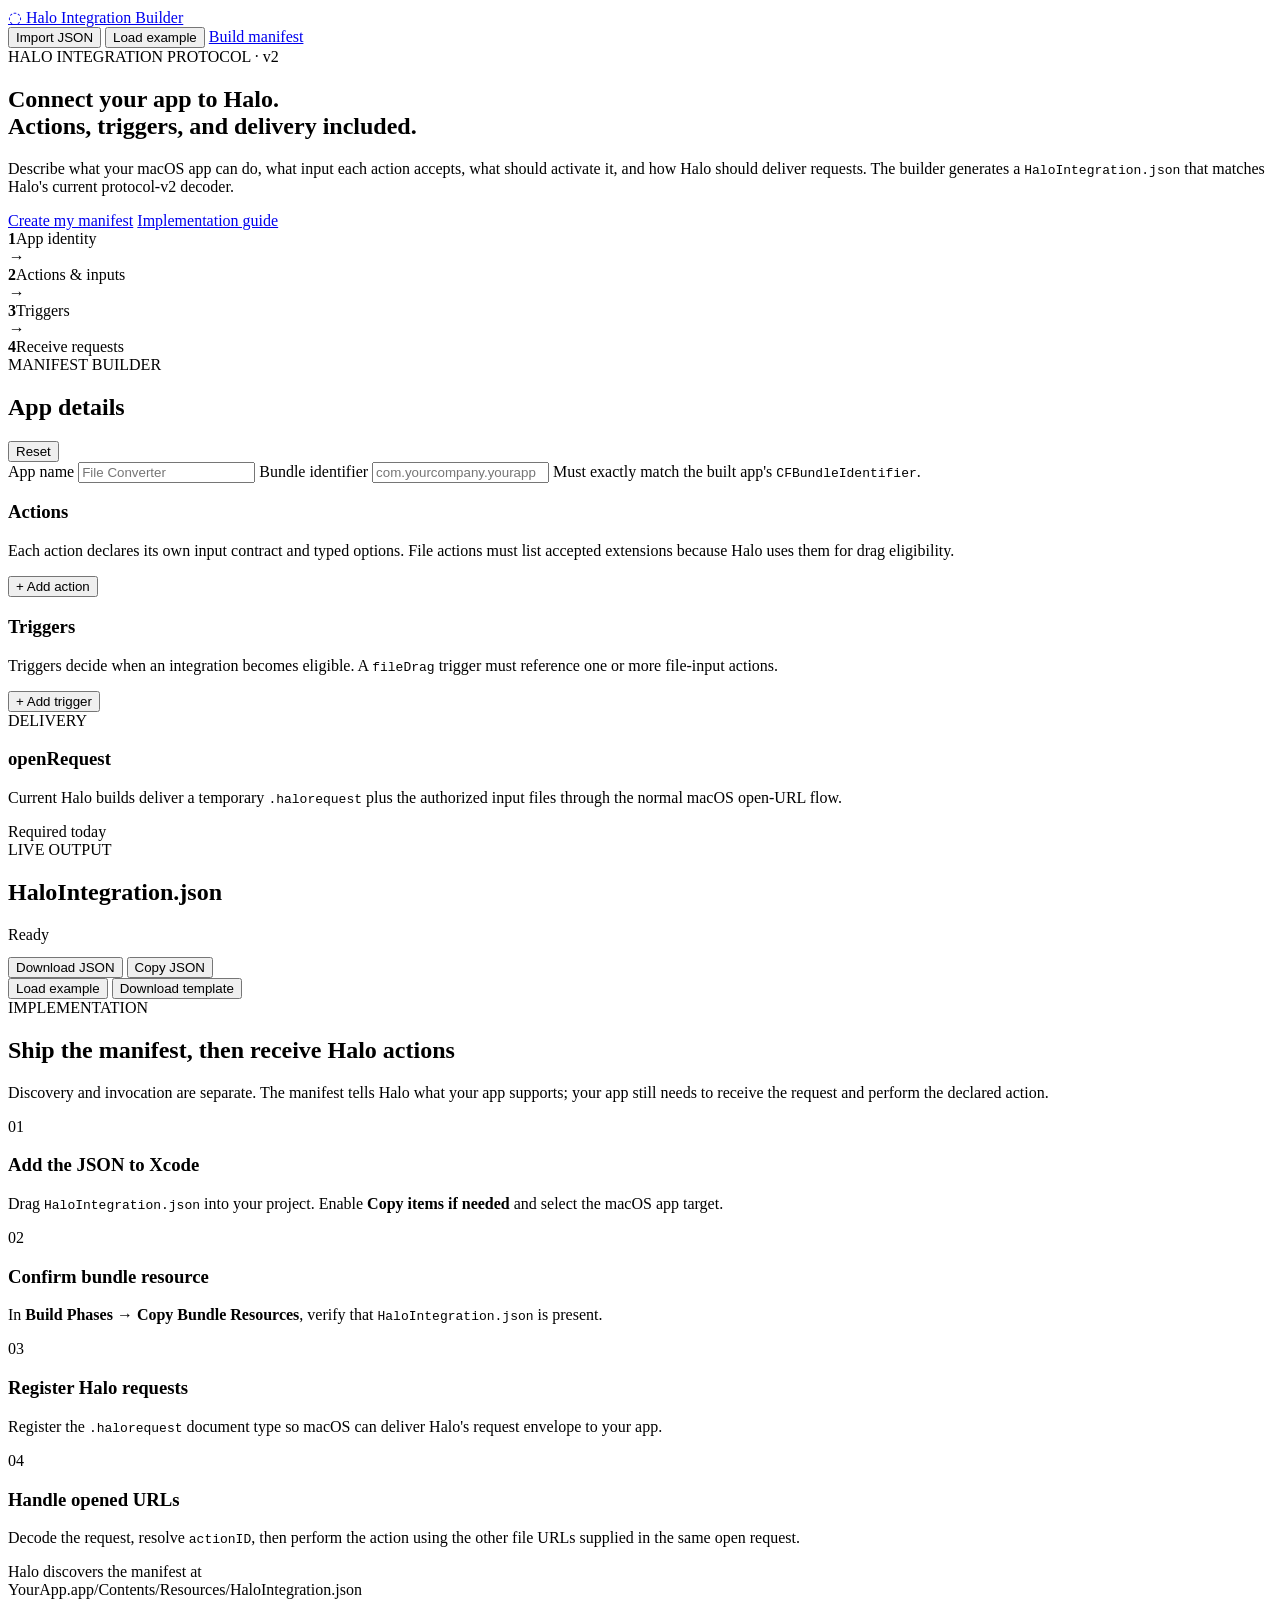
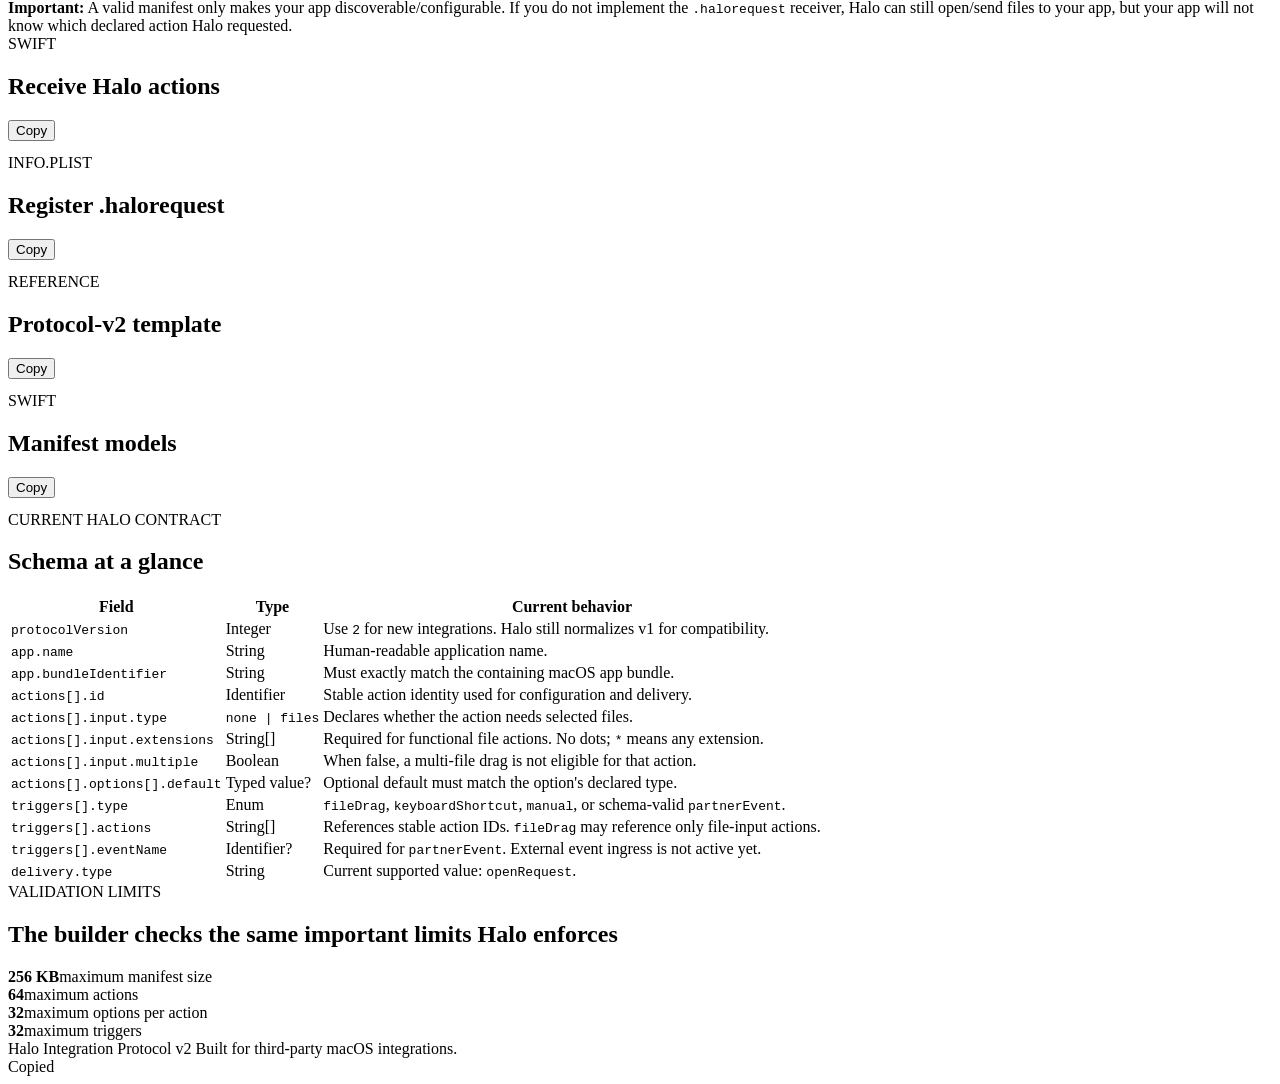
==== index.html @ 4a707b74 "feat: add protocol-v2 integration builder UI" ====
<!doctype html>
<html lang="en">
<head>
  <meta charset="utf-8" />
  <meta name="viewport" content="width=device-width,initial-scale=1" />
  <meta name="theme-color" content="#0a0a0b" />
  <title>Halo Integration Manifest Builder</title>
  <meta name="description" content="Build a Halo protocol-v2 HaloIntegration.json manifest for your macOS app." />
  <link rel="stylesheet" href="styles.css" />
</head>
<body>
  <div class="glow glow-a"></div>
  <div class="glow glow-b"></div>

  <header class="topbar">
    <a class="brand" href="#top" aria-label="Halo Integration Builder home">
      <span class="brand-mark">◌</span>
      <span>Halo Integration Builder</span>
    </a>
    <div class="top-actions">
      <button class="ghost small" id="importBtn">Import JSON</button>
      <button class="ghost small" id="loadTemplateTop">Load example</button>
      <a class="primary small" href="#builder">Build manifest</a>
      <input id="importFile" type="file" accept="application/json,.json" hidden />
    </div>
  </header>

  <main id="top">
    <section class="hero shell">
      <div class="eyebrow">HALO INTEGRATION PROTOCOL · v2</div>
      <h1>Connect your app to Halo.<br><span>Actions, triggers, and delivery included.</span></h1>
      <p class="hero-copy">Describe what your macOS app can do, what input each action accepts, what should activate it, and how Halo should deliver requests. The builder generates a <code>HaloIntegration.json</code> that matches Halo's current protocol-v2 decoder.</p>
      <div class="hero-actions">
        <a href="#builder" class="primary">Create my manifest</a>
        <a href="#implementation" class="ghost">Implementation guide</a>
      </div>
      <div class="hero-flow">
        <div><b>1</b><span>App identity</span></div><i>→</i>
        <div><b>2</b><span>Actions & inputs</span></div><i>→</i>
        <div><b>3</b><span>Triggers</span></div><i>→</i>
        <div><b>4</b><span>Receive requests</span></div>
      </div>
    </section>

    <section class="shell grid" id="builder">
      <div class="panel form-panel">
        <div class="panel-heading">
          <div>
            <div class="eyebrow">MANIFEST BUILDER</div>
            <h2>App details</h2>
          </div>
          <button class="ghost tiny" id="resetBtn">Reset</button>
        </div>

        <label>
          App name
          <input id="appName" type="text" placeholder="File Converter" autocomplete="off" />
        </label>

        <label>
          Bundle identifier
          <input id="bundleIdentifier" type="text" placeholder="com.yourcompany.yourapp" autocomplete="off" spellcheck="false" />
          <span class="hint">Must exactly match the built app's <code>CFBundleIdentifier</code>.</span>
        </label>

        <div class="section-title-row">
          <div>
            <h3>Actions</h3>
            <p>Each action declares its own input contract and typed options. File actions must list accepted extensions because Halo uses them for drag eligibility.</p>
          </div>
          <button class="primary tiny" id="addActionBtn">+ Add action</button>
        </div>
        <div id="actions"></div>

        <div class="section-title-row section-break">
          <div>
            <h3>Triggers</h3>
            <p>Triggers decide when an integration becomes eligible. A <code>fileDrag</code> trigger must reference one or more file-input actions.</p>
          </div>
          <button class="primary tiny" id="addTriggerBtn">+ Add trigger</button>
        </div>
        <div id="triggers"></div>

        <div class="delivery-card">
          <div>
            <div class="eyebrow">DELIVERY</div>
            <h3>openRequest</h3>
            <p>Current Halo builds deliver a temporary <code>.halorequest</code> plus the authorized input files through the normal macOS open-URL flow.</p>
          </div>
          <span class="locked-pill">Required today</span>
        </div>
      </div>

      <aside class="panel preview-panel">
        <div class="preview-top">
          <div>
            <div class="eyebrow">LIVE OUTPUT</div>
            <h2>HaloIntegration.json</h2>
          </div>
          <span class="status" id="statusPill" data-state="ready">Ready</span>
        </div>
        <pre class="code" id="jsonPreview"></pre>
        <div class="button-row">
          <button class="primary" id="downloadBtn">Download JSON</button>
          <button class="ghost" id="copyJsonBtn">Copy JSON</button>
        </div>
        <div class="button-row secondary-row">
          <button class="ghost" id="loadTemplateBtn">Load example</button>
          <button class="ghost" id="downloadTemplateBtn">Download template</button>
        </div>
        <div class="validation-box" id="validationMessages"></div>
      </aside>
    </section>

    <section class="shell" id="implementation">
      <div class="section-head">
        <div class="eyebrow">IMPLEMENTATION</div>
        <h2>Ship the manifest, then receive Halo actions</h2>
        <p>Discovery and invocation are separate. The manifest tells Halo what your app supports; your app still needs to receive the request and perform the declared action.</p>
      </div>

      <div class="steps four">
        <article class="step-card">
          <span class="step-no">01</span>
          <h3>Add the JSON to Xcode</h3>
          <p>Drag <code>HaloIntegration.json</code> into your project. Enable <strong>Copy items if needed</strong> and select the macOS app target.</p>
        </article>
        <article class="step-card">
          <span class="step-no">02</span>
          <h3>Confirm bundle resource</h3>
          <p>In <strong>Build Phases → Copy Bundle Resources</strong>, verify that <code>HaloIntegration.json</code> is present.</p>
        </article>
        <article class="step-card">
          <span class="step-no">03</span>
          <h3>Register Halo requests</h3>
          <p>Register the <code>.halorequest</code> document type so macOS can deliver Halo's request envelope to your app.</p>
        </article>
        <article class="step-card">
          <span class="step-no">04</span>
          <h3>Handle opened URLs</h3>
          <p>Decode the request, resolve <code>actionID</code>, then perform the action using the other file URLs supplied in the same open request.</p>
        </article>
      </div>

      <div class="path-card">
        <span>Halo discovers the manifest at</span>
        <div class="path">YourApp.app/Contents/Resources/HaloIntegration.json</div>
      </div>

      <div class="note warning-note">
        <strong>Important:</strong> A valid manifest only makes your app discoverable/configurable. If you do not implement the <code>.halorequest</code> receiver, Halo can still open/send files to your app, but your app will not know which declared action Halo requested.
      </div>
    </section>

    <section class="shell two-col code-reference">
      <div class="panel">
        <div class="panel-heading">
          <div>
            <div class="eyebrow">SWIFT</div>
            <h2>Receive Halo actions</h2>
          </div>
          <button class="ghost tiny" id="copyReceiverBtn">Copy</button>
        </div>
        <pre class="code code-medium" id="receiverPreview"></pre>
      </div>

      <div class="panel">
        <div class="panel-heading">
          <div>
            <div class="eyebrow">INFO.PLIST</div>
            <h2>Register .halorequest</h2>
          </div>
          <button class="ghost tiny" id="copyPlistBtn">Copy</button>
        </div>
        <pre class="code code-medium" id="plistPreview"></pre>
      </div>
    </section>

    <section class="shell two-col code-reference">
      <div class="panel">
        <div class="panel-heading">
          <div>
            <div class="eyebrow">REFERENCE</div>
            <h2>Protocol-v2 template</h2>
          </div>
          <button class="ghost tiny" id="copyTemplateBtn">Copy</button>
        </div>
        <pre class="code code-medium" id="templatePreview"></pre>
      </div>

      <div class="panel">
        <div class="panel-heading">
          <div>
            <div class="eyebrow">SWIFT</div>
            <h2>Manifest models</h2>
          </div>
          <button class="ghost tiny" id="copySwiftBtn">Copy</button>
        </div>
        <pre class="code code-medium" id="swiftPreview"></pre>
      </div>
    </section>

    <section class="shell protocol-card">
      <div>
        <div class="eyebrow">CURRENT HALO CONTRACT</div>
        <h2>Schema at a glance</h2>
      </div>
      <div class="schema-table-wrap">
        <table>
          <thead><tr><th>Field</th><th>Type</th><th>Current behavior</th></tr></thead>
          <tbody>
            <tr><td><code>protocolVersion</code></td><td>Integer</td><td>Use <code>2</code> for new integrations. Halo still normalizes v1 for compatibility.</td></tr>
            <tr><td><code>app.name</code></td><td>String</td><td>Human-readable application name.</td></tr>
            <tr><td><code>app.bundleIdentifier</code></td><td>String</td><td>Must exactly match the containing macOS app bundle.</td></tr>
            <tr><td><code>actions[].id</code></td><td>Identifier</td><td>Stable action identity used for configuration and delivery.</td></tr>
            <tr><td><code>actions[].input.type</code></td><td><code>none | files</code></td><td>Declares whether the action needs selected files.</td></tr>
            <tr><td><code>actions[].input.extensions</code></td><td>String[]</td><td>Required for functional file actions. No dots; <code>*</code> means any extension.</td></tr>
            <tr><td><code>actions[].input.multiple</code></td><td>Boolean</td><td>When false, a multi-file drag is not eligible for that action.</td></tr>
            <tr><td><code>actions[].options[].default</code></td><td>Typed value?</td><td>Optional default must match the option's declared type.</td></tr>
            <tr><td><code>triggers[].type</code></td><td>Enum</td><td><code>fileDrag</code>, <code>keyboardShortcut</code>, <code>manual</code>, or schema-valid <code>partnerEvent</code>.</td></tr>
            <tr><td><code>triggers[].actions</code></td><td>String[]</td><td>References stable action IDs. <code>fileDrag</code> may reference only file-input actions.</td></tr>
            <tr><td><code>triggers[].eventName</code></td><td>Identifier?</td><td>Required for <code>partnerEvent</code>. External event ingress is not active yet.</td></tr>
            <tr><td><code>delivery.type</code></td><td>String</td><td>Current supported value: <code>openRequest</code>.</td></tr>
          </tbody>
        </table>
      </div>
    </section>

    <section class="shell limits-card">
      <div class="eyebrow">VALIDATION LIMITS</div>
      <h2>The builder checks the same important limits Halo enforces</h2>
      <div class="limit-grid">
        <div><b>256 KB</b><span>maximum manifest size</span></div>
        <div><b>64</b><span>maximum actions</span></div>
        <div><b>32</b><span>maximum options per action</span></div>
        <div><b>32</b><span>maximum triggers</span></div>
      </div>
    </section>

    <footer class="shell footer">
      <span>Halo Integration Protocol v2</span>
      <span>Built for third-party macOS integrations.</span>
    </footer>
  </main>

  <div class="toast" id="toast">Copied</div>
  <script src="app.js"></script>
</body>
</html>
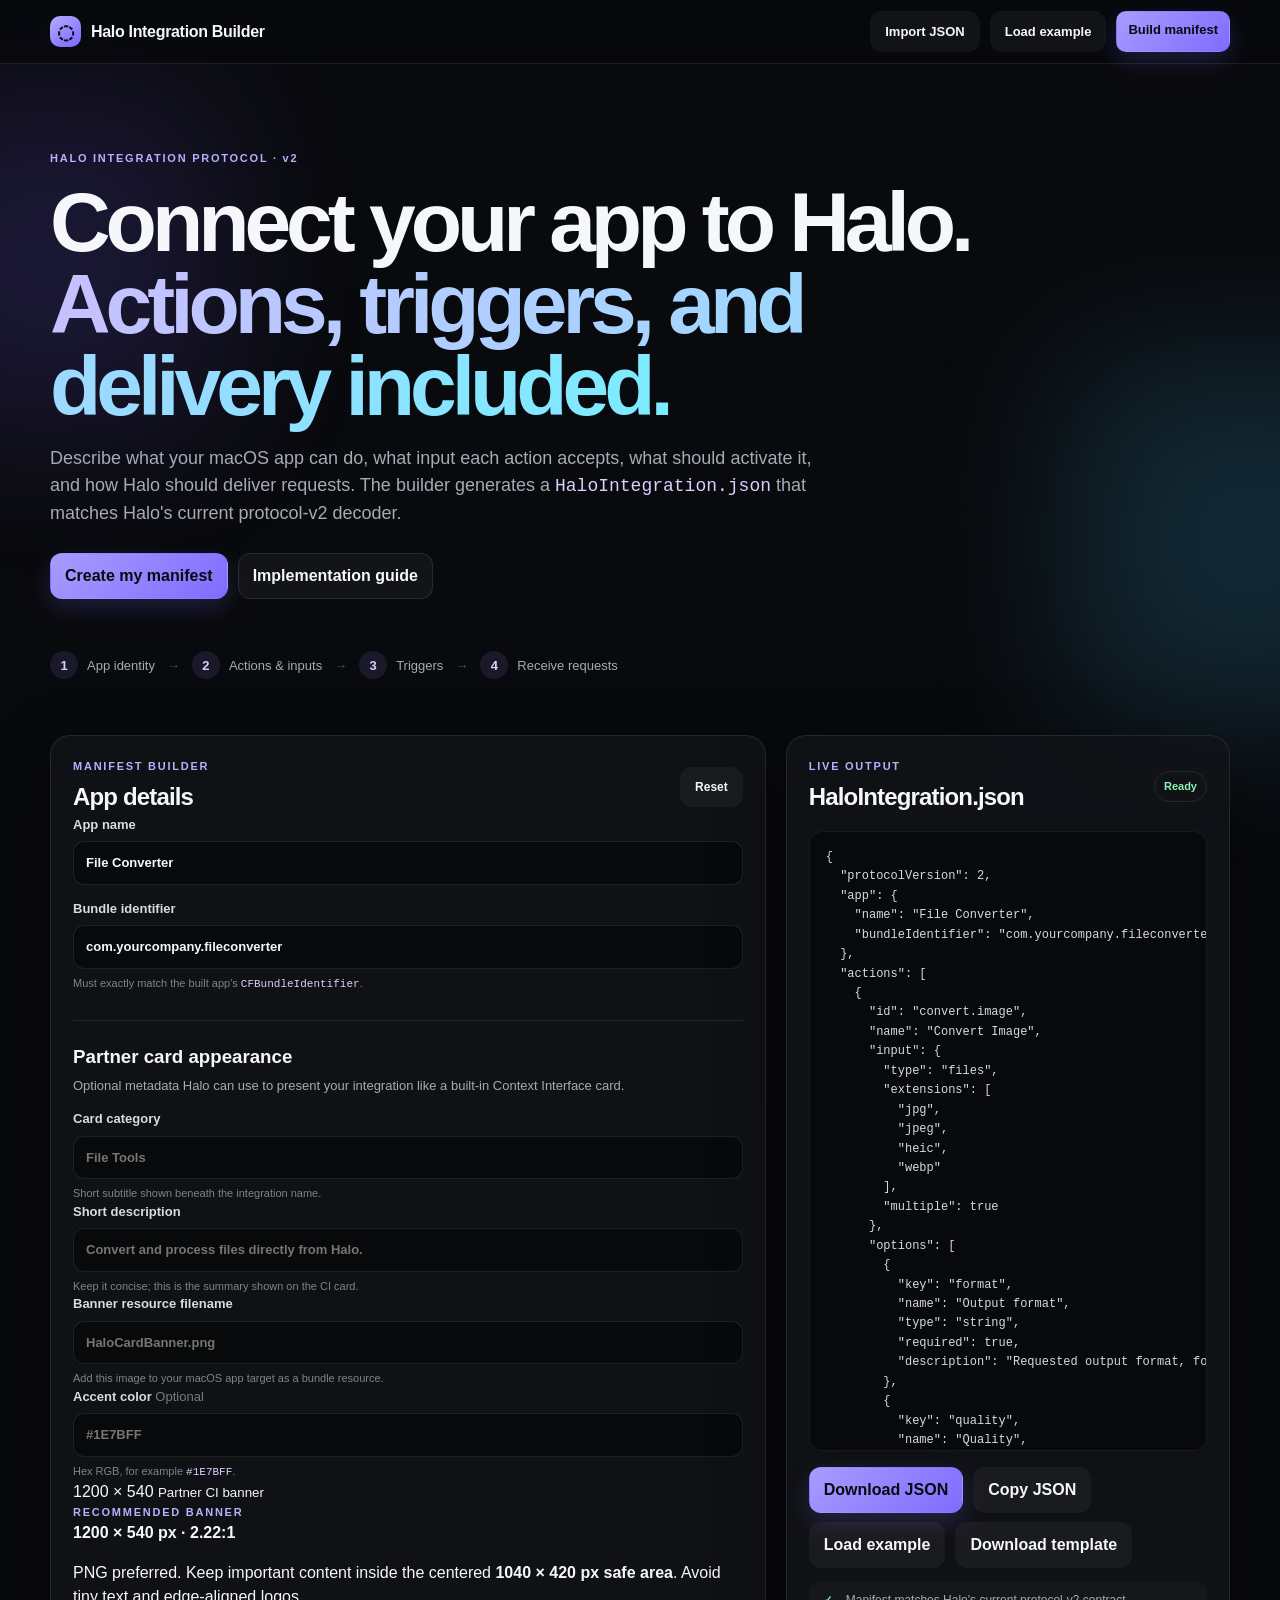
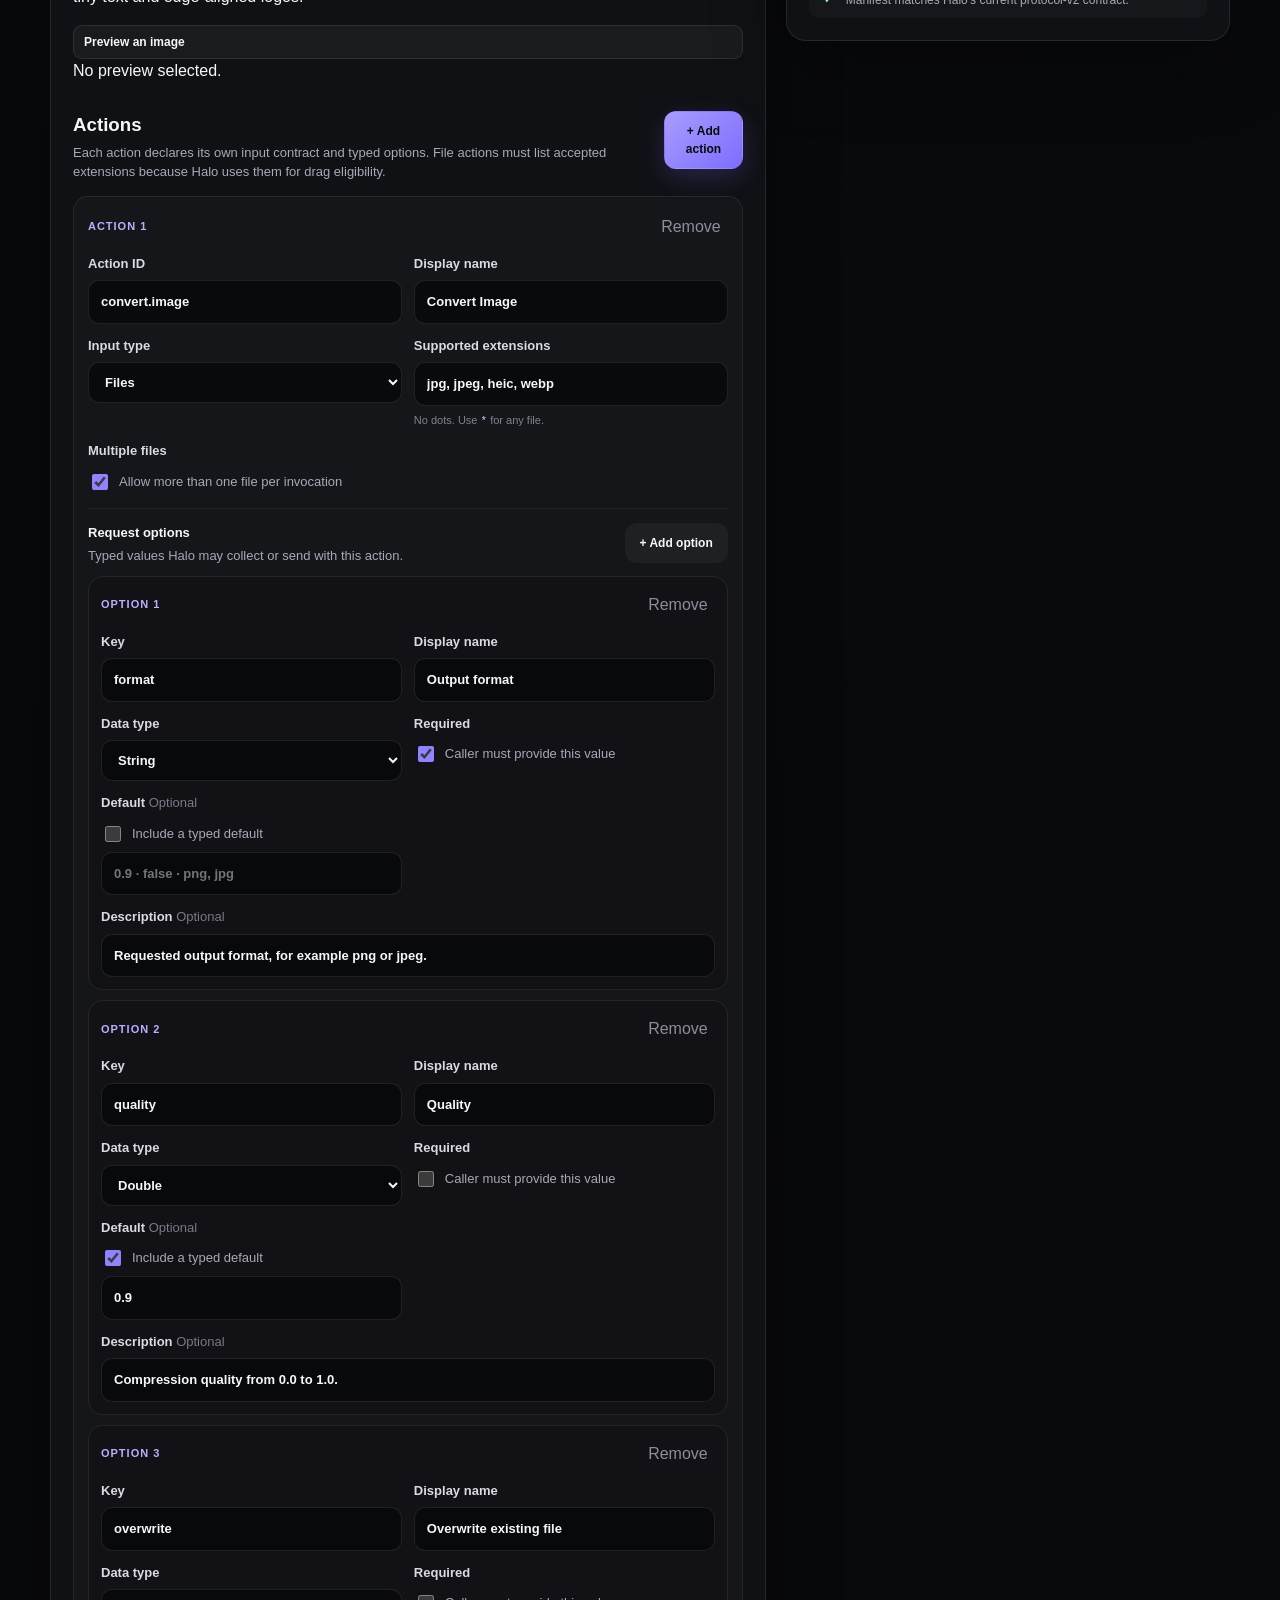
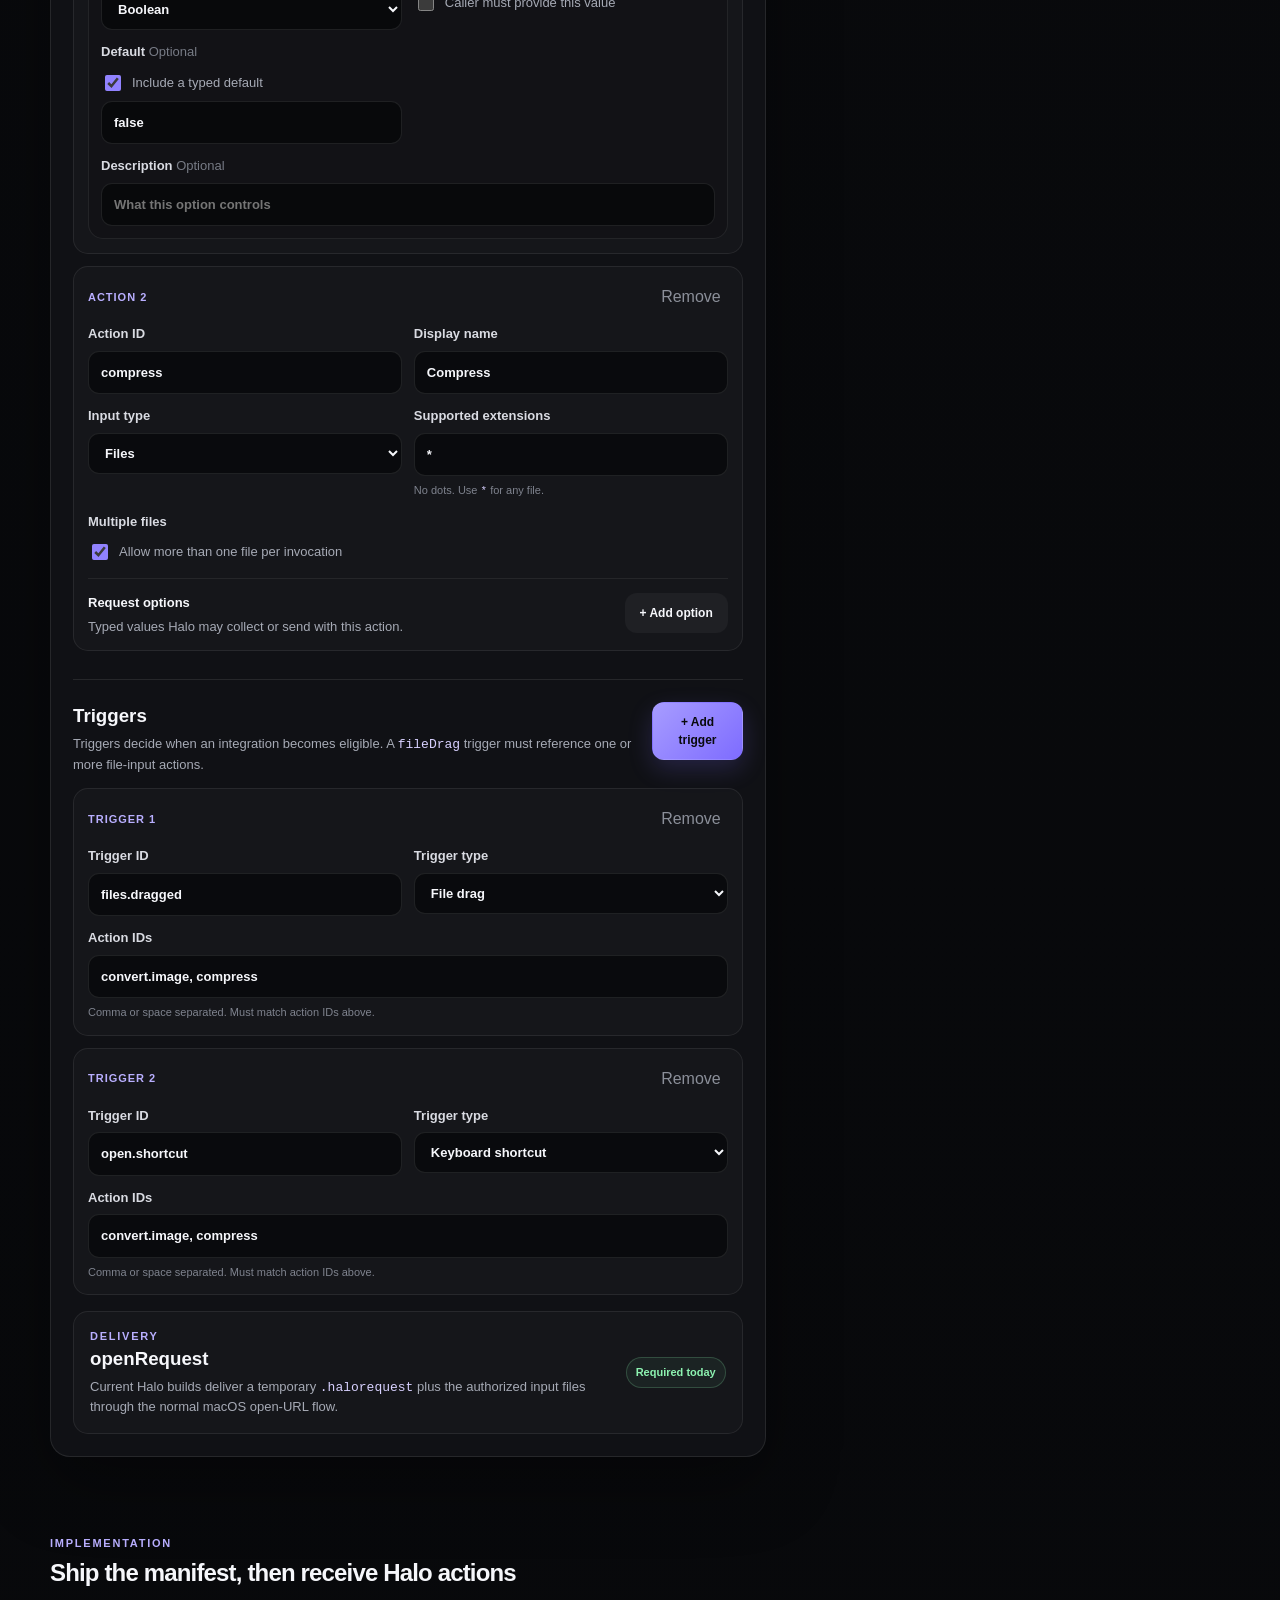
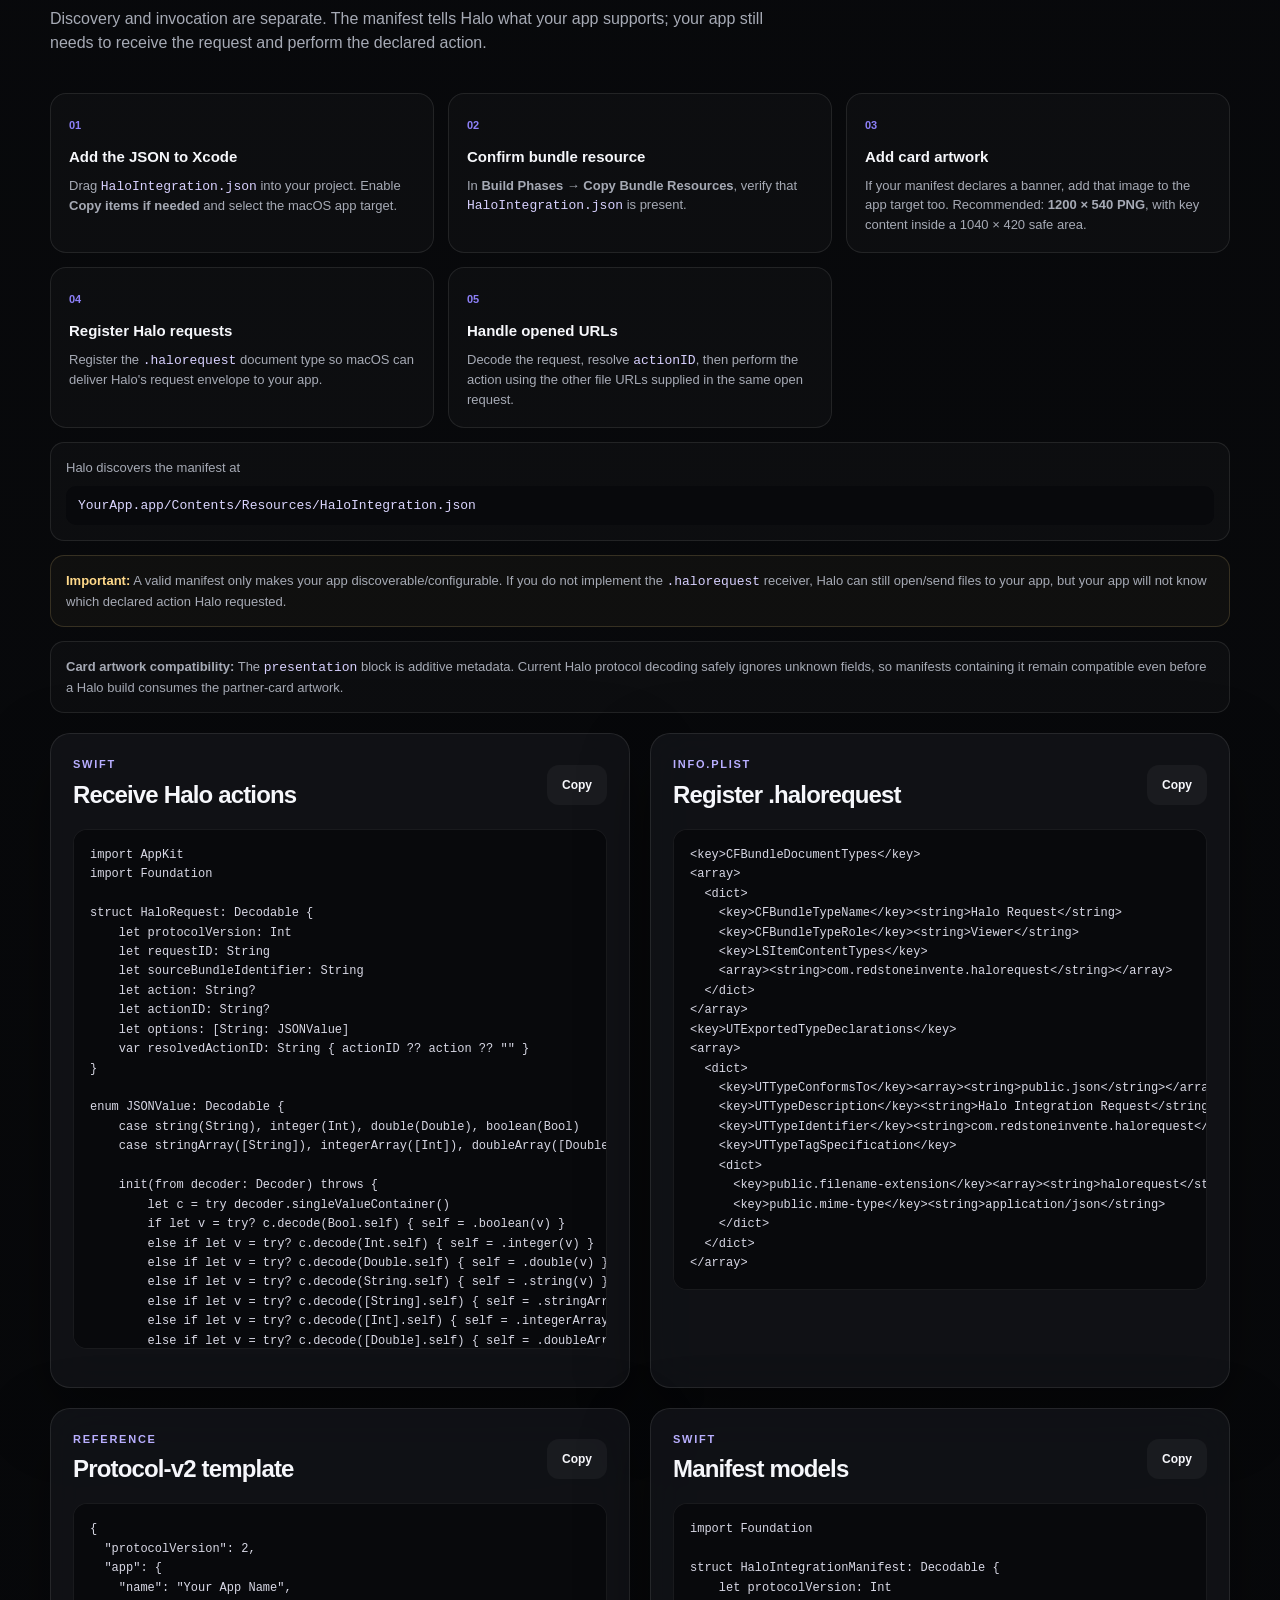
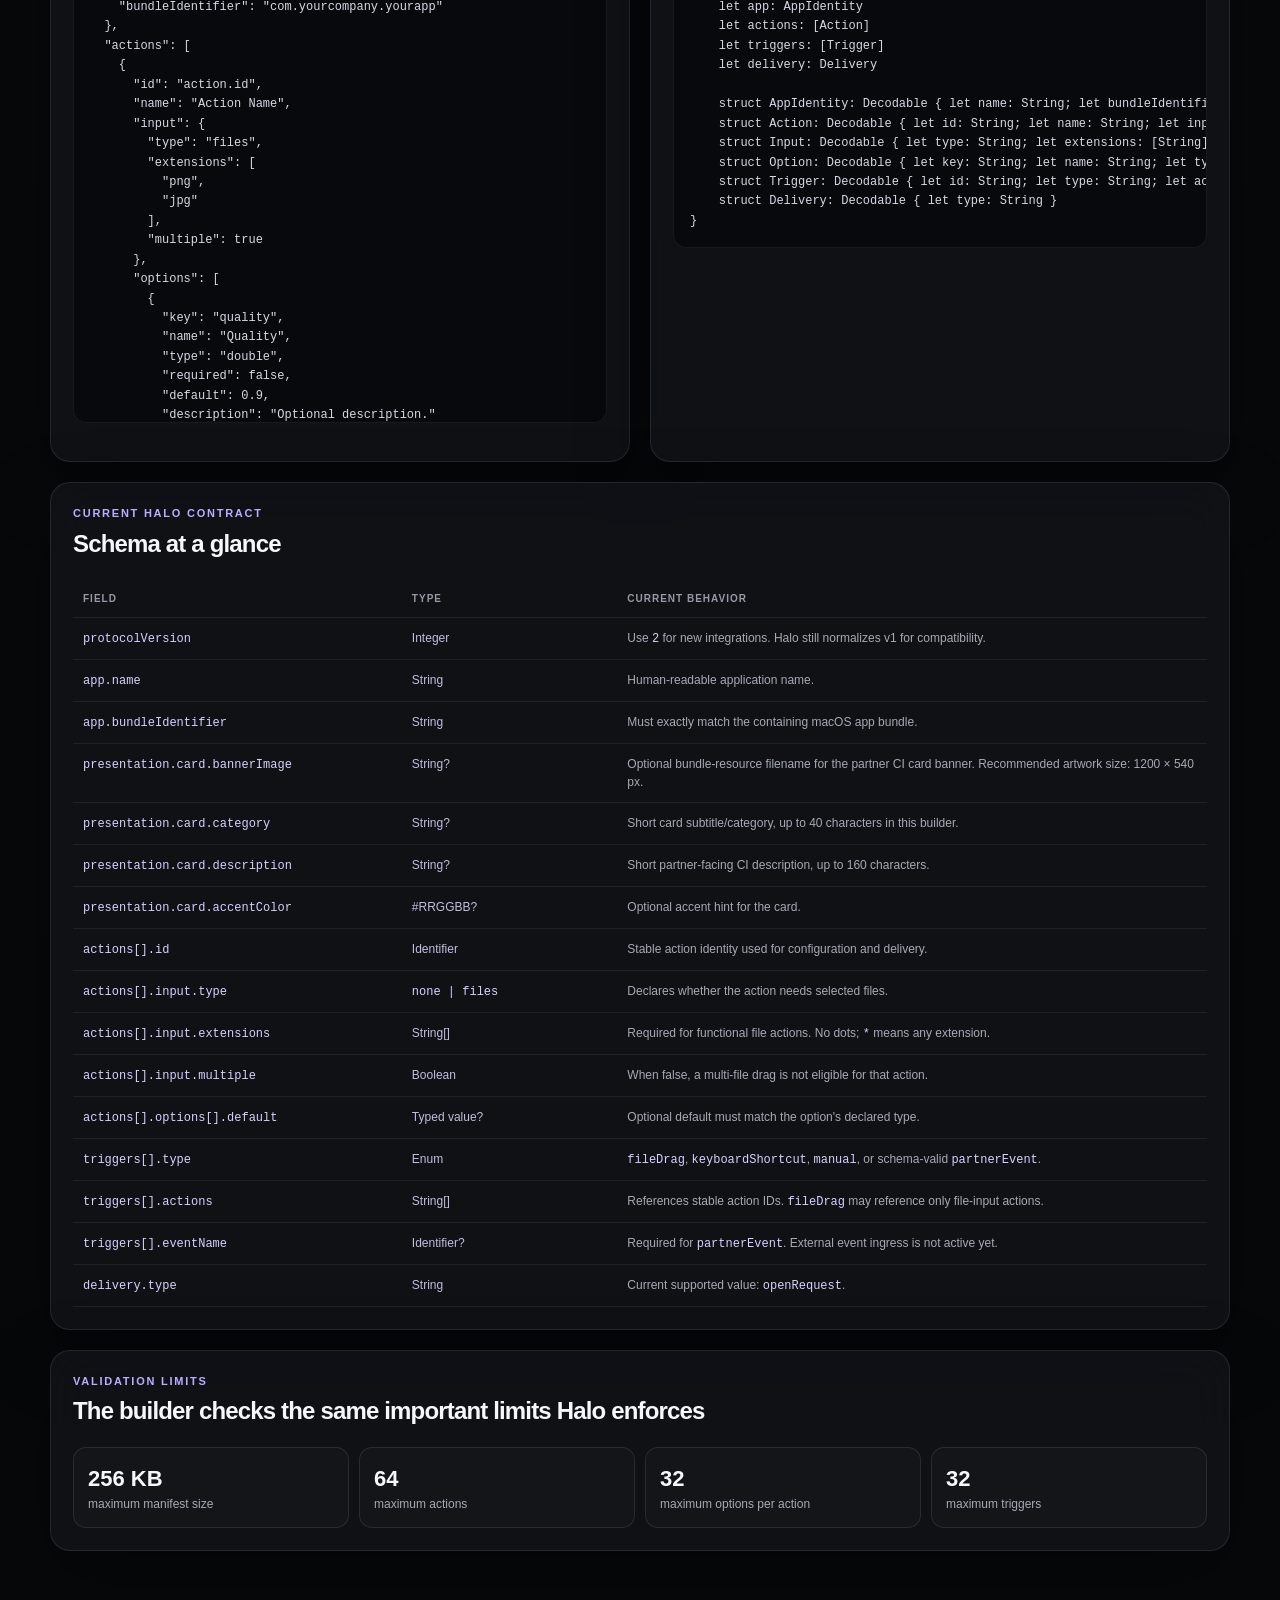
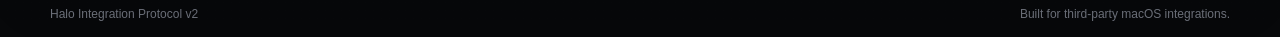
==== commit c5ce1341: "feat: add partner CI card artwork builder" ====
--- a/index.html
+++ b/index.html
@@ -63,6 +63,58 @@
           <span class="hint">Must exactly match the built app's <code>CFBundleIdentifier</code>.</span>
         </label>
 
+        <div class="section-title-row section-break card-appearance-heading">
+          <div>
+            <h3>Partner card appearance</h3>
+            <p>Optional metadata Halo can use to present your integration like a built-in Context Interface card.</p>
+          </div>
+        </div>
+
+        <div class="card-appearance-grid">
+          <div class="card-artwork-form">
+            <label>
+              Card category
+              <input id="cardCategory" type="text" placeholder="File Tools" maxlength="40" />
+              <span class="hint">Short subtitle shown beneath the integration name.</span>
+            </label>
+
+            <label>
+              Short description
+              <input id="cardDescription" type="text" placeholder="Convert and process files directly from Halo." maxlength="160" />
+              <span class="hint">Keep it concise; this is the summary shown on the CI card.</span>
+            </label>
+
+            <label>
+              Banner resource filename
+              <input id="cardBanner" type="text" placeholder="HaloCardBanner.png" spellcheck="false" />
+              <span class="hint">Add this image to your macOS app target as a bundle resource.</span>
+            </label>
+
+            <label>
+              Accent color <span class="optional">Optional</span>
+              <input id="cardAccent" type="text" placeholder="#1E7BFF" spellcheck="false" />
+              <span class="hint">Hex RGB, for example <code>#1E7BFF</code>.</span>
+            </label>
+          </div>
+
+          <div class="banner-spec-card">
+            <div class="banner-spec-preview" id="bannerPreview">
+              <span>1200 × 540</span>
+              <small>Partner CI banner</small>
+            </div>
+            <div class="banner-spec-copy">
+              <div class="eyebrow">RECOMMENDED BANNER</div>
+              <h4>1200 × 540 px · 2.22:1</h4>
+              <p>PNG preferred. Keep important content inside the centered <strong>1040 × 420 px safe area</strong>. Avoid tiny text and edge-aligned logos.</p>
+              <label class="ghost tiny banner-preview-button">
+                Preview an image
+                <input id="bannerPreviewInput" type="file" accept="image/png,image/jpeg,image/webp,.png,.jpg,.jpeg,.webp" hidden />
+              </label>
+              <div class="banner-dimension-status" id="bannerDimensionStatus">No preview selected.</div>
+            </div>
+          </div>
+        </div>
+
         <div class="section-title-row">
           <div>
             <h3>Actions</h3>
@@ -119,7 +171,7 @@
         <p>Discovery and invocation are separate. The manifest tells Halo what your app supports; your app still needs to receive the request and perform the declared action.</p>
       </div>
 
-      <div class="steps four">
+      <div class="steps five">
         <article class="step-card">
           <span class="step-no">01</span>
           <h3>Add the JSON to Xcode</h3>
@@ -132,11 +184,16 @@
         </article>
         <article class="step-card">
           <span class="step-no">03</span>
+          <h3>Add card artwork</h3>
+          <p>If your manifest declares a banner, add that image to the app target too. Recommended: <strong>1200 × 540 PNG</strong>, with key content inside a 1040 × 420 safe area.</p>
+        </article>
+        <article class="step-card">
+          <span class="step-no">04</span>
           <h3>Register Halo requests</h3>
           <p>Register the <code>.halorequest</code> document type so macOS can deliver Halo's request envelope to your app.</p>
         </article>
         <article class="step-card">
-          <span class="step-no">04</span>
+          <span class="step-no">05</span>
           <h3>Handle opened URLs</h3>
           <p>Decode the request, resolve <code>actionID</code>, then perform the action using the other file URLs supplied in the same open request.</p>
         </article>
@@ -149,6 +206,9 @@
 
       <div class="note warning-note">
         <strong>Important:</strong> A valid manifest only makes your app discoverable/configurable. If you do not implement the <code>.halorequest</code> receiver, Halo can still open/send files to your app, but your app will not know which declared action Halo requested.
+      </div>
+      <div class="note">
+        <strong>Card artwork compatibility:</strong> The <code>presentation</code> block is additive metadata. Current Halo protocol decoding safely ignores unknown fields, so manifests containing it remain compatible even before a Halo build consumes the partner-card artwork.
       </div>
     </section>
 
@@ -212,6 +272,10 @@
             <tr><td><code>protocolVersion</code></td><td>Integer</td><td>Use <code>2</code> for new integrations. Halo still normalizes v1 for compatibility.</td></tr>
             <tr><td><code>app.name</code></td><td>String</td><td>Human-readable application name.</td></tr>
             <tr><td><code>app.bundleIdentifier</code></td><td>String</td><td>Must exactly match the containing macOS app bundle.</td></tr>
+            <tr><td><code>presentation.card.bannerImage</code></td><td>String?</td><td>Optional bundle-resource filename for the partner CI card banner. Recommended artwork size: 1200 × 540 px.</td></tr>
+            <tr><td><code>presentation.card.category</code></td><td>String?</td><td>Short card subtitle/category, up to 40 characters in this builder.</td></tr>
+            <tr><td><code>presentation.card.description</code></td><td>String?</td><td>Short partner-facing CI description, up to 160 characters.</td></tr>
+            <tr><td><code>presentation.card.accentColor</code></td><td>#RRGGBB?</td><td>Optional accent hint for the card.</td></tr>
             <tr><td><code>actions[].id</code></td><td>Identifier</td><td>Stable action identity used for configuration and delivery.</td></tr>
             <tr><td><code>actions[].input.type</code></td><td><code>none | files</code></td><td>Declares whether the action needs selected files.</td></tr>
             <tr><td><code>actions[].input.extensions</code></td><td>String[]</td><td>Required for functional file actions. No dots; <code>*</code> means any extension.</td></tr>
--- a/styles.css
+++ b/styles.css
@@ -0,0 +1,59 @@
+
+:root{
+  color-scheme:dark;--bg:#08090b;--panel:rgba(18,20,25,.84);--border:rgba(255,255,255,.09);
+  --text:#f6f7fb;--muted:#a6aab5;--accent:#9a8cff;--accent2:#6de7ff;--good:#8df3b1;
+  --warn:#ffd98a;--bad:#ff9eaa;--shadow:0 24px 70px rgba(0,0,0,.35);--radius:20px
+}
+*{box-sizing:border-box}html{scroll-behavior:smooth}body{margin:0;min-height:100vh;background:
+radial-gradient(circle at 50% -10%,rgba(154,140,255,.14),transparent 34rem),linear-gradient(180deg,#090a0d,#07080a);
+color:var(--text);font-family:Inter,ui-sans-serif,-apple-system,BlinkMacSystemFont,"SF Pro Display","Segoe UI",sans-serif;line-height:1.5}
+button,input,select{font:inherit}button,a{-webkit-tap-highlight-color:transparent}a{color:inherit;text-decoration:none}
+code,pre{font-family:"SFMono-Regular",ui-monospace,Menlo,Consolas,monospace}code{color:#d8d1ff}
+.glow{position:fixed;pointer-events:none;filter:blur(80px);opacity:.16;z-index:-1}.glow-a{width:340px;height:340px;background:#7b61ff;top:10%;left:-120px}.glow-b{width:360px;height:360px;background:#48c8ff;right:-150px;top:40%}
+.shell{width:min(1180px,calc(100% - 36px));margin:0 auto}
+.topbar{position:sticky;top:0;z-index:20;min-height:64px;display:flex;align-items:center;justify-content:space-between;gap:16px;padding:10px max(18px,calc((100vw - 1180px)/2));border-bottom:1px solid var(--border);background:rgba(8,9,11,.74);backdrop-filter:blur(24px) saturate(160%)}
+.brand{display:inline-flex;align-items:center;gap:10px;font-weight:750;letter-spacing:-.02em}.brand-mark{width:31px;height:31px;display:grid;place-items:center;border-radius:10px;background:linear-gradient(145deg,#b6acff,#7866ff);color:#0a0a0c;font-size:20px}
+.top-actions,.button-row,.hero-actions{display:flex;gap:10px;flex-wrap:wrap}
+.primary,.ghost,button.primary,button.ghost{border:1px solid transparent;border-radius:12px;padding:10px 14px;cursor:pointer;transition:.15s ease;font-weight:680}
+.primary{background:linear-gradient(135deg,#a79cff,#7e6cff);color:#090a0d;box-shadow:0 9px 24px rgba(126,108,255,.2)}
+.ghost{background:rgba(255,255,255,.045);border-color:var(--border);color:var(--text)}
+.primary:hover,.ghost:hover{transform:translateY(-1px)}.ghost:hover{background:rgba(255,255,255,.075)}
+.small{padding:8px 11px;border-radius:10px;font-size:13px}.tiny{padding:7px 10px;border-radius:9px;font-size:12px}
+.hero{padding:86px 0 56px}.eyebrow{font-size:11px;letter-spacing:.16em;font-weight:800;color:#b9afff}
+h1{max-width:980px;margin:14px 0 18px;font-size:clamp(42px,7vw,84px);line-height:.98;letter-spacing:-.06em}
+h1 span{color:transparent;background:linear-gradient(100deg,#c7c0ff,#7cecff);-webkit-background-clip:text;background-clip:text}
+.hero-copy{max-width:790px;color:var(--muted);font-size:18px}.hero-actions{margin-top:26px}
+.hero-flow{margin-top:52px;display:flex;flex-wrap:wrap;gap:12px;align-items:center;color:var(--muted);font-size:13px}
+.hero-flow div{display:flex;align-items:center;gap:9px}.hero-flow b{width:28px;height:28px;display:grid;place-items:center;border-radius:50%;background:rgba(154,140,255,.12);color:#d7d1ff}.hero-flow i{color:#50535c;font-style:normal}
+.grid{display:grid;grid-template-columns:minmax(0,1.45fr) minmax(360px,.9fr);gap:20px;align-items:start}
+.panel,.protocol-card,.limits-card{border:1px solid var(--border);background:var(--panel);backdrop-filter:blur(22px);border-radius:var(--radius);box-shadow:var(--shadow)}
+.panel{padding:22px}.preview-panel{position:sticky;top:86px}
+.panel-heading,.preview-top,.section-title-row,.options-title-row{display:flex;align-items:center;justify-content:space-between;gap:18px}
+.panel h2,.section-head h2,.protocol-card h2,.limits-card h2{margin:4px 0 0;letter-spacing:-.035em}.panel h3,.panel h4{margin:0}
+.form-panel>label+label{margin-top:14px}label{display:block;color:#d9dbe2;font-size:13px;font-weight:650}
+input[type=text],select{width:100%;margin-top:7px;padding:11px 12px;border:1px solid rgba(255,255,255,.09);border-radius:11px;background:rgba(5,6,8,.68);color:var(--text);outline:none}
+input[type=text]:focus,select:focus{border-color:rgba(154,140,255,.7);box-shadow:0 0 0 3px rgba(154,140,255,.1)}
+input[type=checkbox]{width:16px;height:16px;accent-color:#9182ff}.hint{display:block;margin-top:6px;color:#7f838e;font-size:11px;font-weight:500}.optional{color:#777b85;font-weight:500}
+.section-title-row{margin:28px 0 14px;align-items:flex-start}.section-title-row p,.options-title-row p,.delivery-card p{margin:4px 0 0;color:var(--muted);font-size:13px}.section-break{padding-top:22px;border-top:1px solid var(--border)}
+.action-card,.trigger-card,.option-card,.delivery-card{border:1px solid rgba(255,255,255,.075);border-radius:15px;background:rgba(255,255,255,.025)}
+.action-card,.trigger-card{padding:14px;margin-bottom:12px}.option-card{padding:12px;margin-top:10px;background:rgba(0,0,0,.15)}
+.action-card-head,.option-card-head{display:flex;justify-content:space-between;align-items:center;margin-bottom:11px}
+.action-index,.trigger-index,.option-index{color:#b9afff;font-size:11px;letter-spacing:.09em;text-transform:uppercase;font-weight:800}
+.remove-action,.remove-trigger,.remove-option{border:0;background:transparent;color:#8b8f99;cursor:pointer;padding:4px 7px}.remove-action:hover,.remove-trigger:hover,.remove-option:hover{color:var(--bad)}
+.action-grid,.trigger-grid,.option-grid{display:grid;grid-template-columns:repeat(2,minmax(0,1fr));gap:12px}.option-description,.trigger-actions-field{grid-column:1/-1}
+.check-row{margin-top:10px;display:flex;align-items:center;gap:8px;color:var(--muted);font-weight:500}
+.options-section{margin-top:15px;padding-top:14px;border-top:1px solid rgba(255,255,255,.065)}.options-title-row{align-items:flex-start}.options-title-row h4{font-size:13px}
+.delivery-card{margin-top:16px;padding:16px;display:flex;align-items:center;justify-content:space-between;gap:20px}.locked-pill{white-space:nowrap;border:1px solid rgba(141,243,177,.2);color:var(--good);background:rgba(141,243,177,.06);padding:6px 9px;border-radius:999px;font-size:11px;font-weight:750}
+.status{font-size:11px;font-weight:800;padding:6px 9px;border-radius:999px;border:1px solid var(--border)}.status[data-state=ready]{color:var(--good)}.status[data-state=warning]{color:var(--warn)}.status[data-state=error]{color:var(--bad)}
+.code{margin:16px 0;padding:16px;min-height:390px;max-height:620px;overflow:auto;border-radius:14px;background:#08090c;border:1px solid rgba(255,255,255,.07);color:#d8d8e5;font-size:12px;line-height:1.62;white-space:pre}.code-medium{min-height:330px;max-height:520px}
+.secondary-row{margin-top:9px}.validation-box{margin-top:14px;display:grid;gap:7px}.validation-row{display:flex;gap:9px;align-items:flex-start;font-size:12px;color:var(--muted);padding:9px 10px;border-radius:10px;background:rgba(255,255,255,.028)}.validation-row b{width:18px;height:18px;display:grid;place-items:center;border-radius:50%;font-size:10px}.validation-row.ok b{color:var(--good)}.validation-row.warning b{color:var(--warn)}.validation-row.error b{color:var(--bad)}
+.section-head{padding:78px 0 22px}.section-head p{max-width:760px;color:var(--muted)}
+.steps{display:grid;grid-template-columns:repeat(3,1fr);gap:14px}.steps.four{grid-template-columns:repeat(4,1fr)}.step-card{border:1px solid var(--border);border-radius:16px;padding:18px;background:rgba(255,255,255,.025)}.step-no{color:#8d80f8;font-size:11px;font-weight:800}.step-card h3{margin:10px 0 7px;font-size:15px}.step-card p{margin:0;color:var(--muted);font-size:13px}
+.path-card,.note{margin-top:14px;border:1px solid var(--border);border-radius:14px;padding:15px;background:rgba(255,255,255,.025);color:var(--muted);font-size:13px}.path-card span{display:block;margin-bottom:8px}.path{padding:10px 12px;background:#08090c;border-radius:10px;color:#dbd6ff;font-family:"SFMono-Regular",ui-monospace,monospace;overflow-wrap:anywhere}.warning-note{border-color:rgba(255,217,138,.16);background:rgba(255,217,138,.035)}.warning-note strong{color:var(--warn)}
+.two-col{margin-top:20px;display:grid;grid-template-columns:repeat(2,minmax(0,1fr));gap:20px}.protocol-card,.limits-card{margin-top:20px;padding:22px}.schema-table-wrap{overflow-x:auto;margin-top:18px}table{width:100%;border-collapse:collapse;font-size:12px}th,td{text-align:left;padding:11px 10px;border-bottom:1px solid rgba(255,255,255,.07);vertical-align:top}th{color:#969aa5;font-size:10px;text-transform:uppercase;letter-spacing:.1em}td:first-child{width:29%}td:nth-child(2){width:19%;color:#c3bddf}td:nth-child(3){color:var(--muted)}
+.limit-grid{margin-top:18px;display:grid;grid-template-columns:repeat(4,1fr);gap:10px}.limit-grid div{border:1px solid var(--border);border-radius:13px;padding:14px;background:rgba(255,255,255,.02)}.limit-grid b{display:block;font-size:22px}.limit-grid span{display:block;color:var(--muted);font-size:12px}
+.footer{display:flex;justify-content:space-between;gap:14px;padding:54px 0 34px;color:#6f737d;font-size:12px}
+.toast{position:fixed;left:50%;bottom:24px;transform:translate(-50%,20px);opacity:0;pointer-events:none;padding:10px 14px;border:1px solid var(--border);border-radius:12px;background:#17191f;box-shadow:var(--shadow);transition:.2s ease;z-index:100;font-size:13px}.toast.show{opacity:1;transform:translate(-50%,0)}
+[hidden]{display:none!important}
+@media(max-width:980px){.grid{grid-template-columns:1fr}.preview-panel{position:static}.steps.four{grid-template-columns:repeat(2,1fr)}}
+@media(max-width:720px){.shell{width:min(calc(100% - 24px),1180px)}.topbar{padding-inline:12px}.top-actions .ghost{display:none}.hero{padding-top:64px}h1{font-size:clamp(42px,14vw,66px)}.hero-copy{font-size:16px}.action-grid,.trigger-grid,.option-grid,.two-col,.steps,.steps.four,.limit-grid{grid-template-columns:1fr}.panel{padding:16px}.section-title-row,.panel-heading,.preview-top,.options-title-row,.delivery-card{align-items:flex-start}.section-title-row,.options-title-row,.delivery-card{flex-direction:column}.code{min-height:300px}.footer{flex-direction:column}}
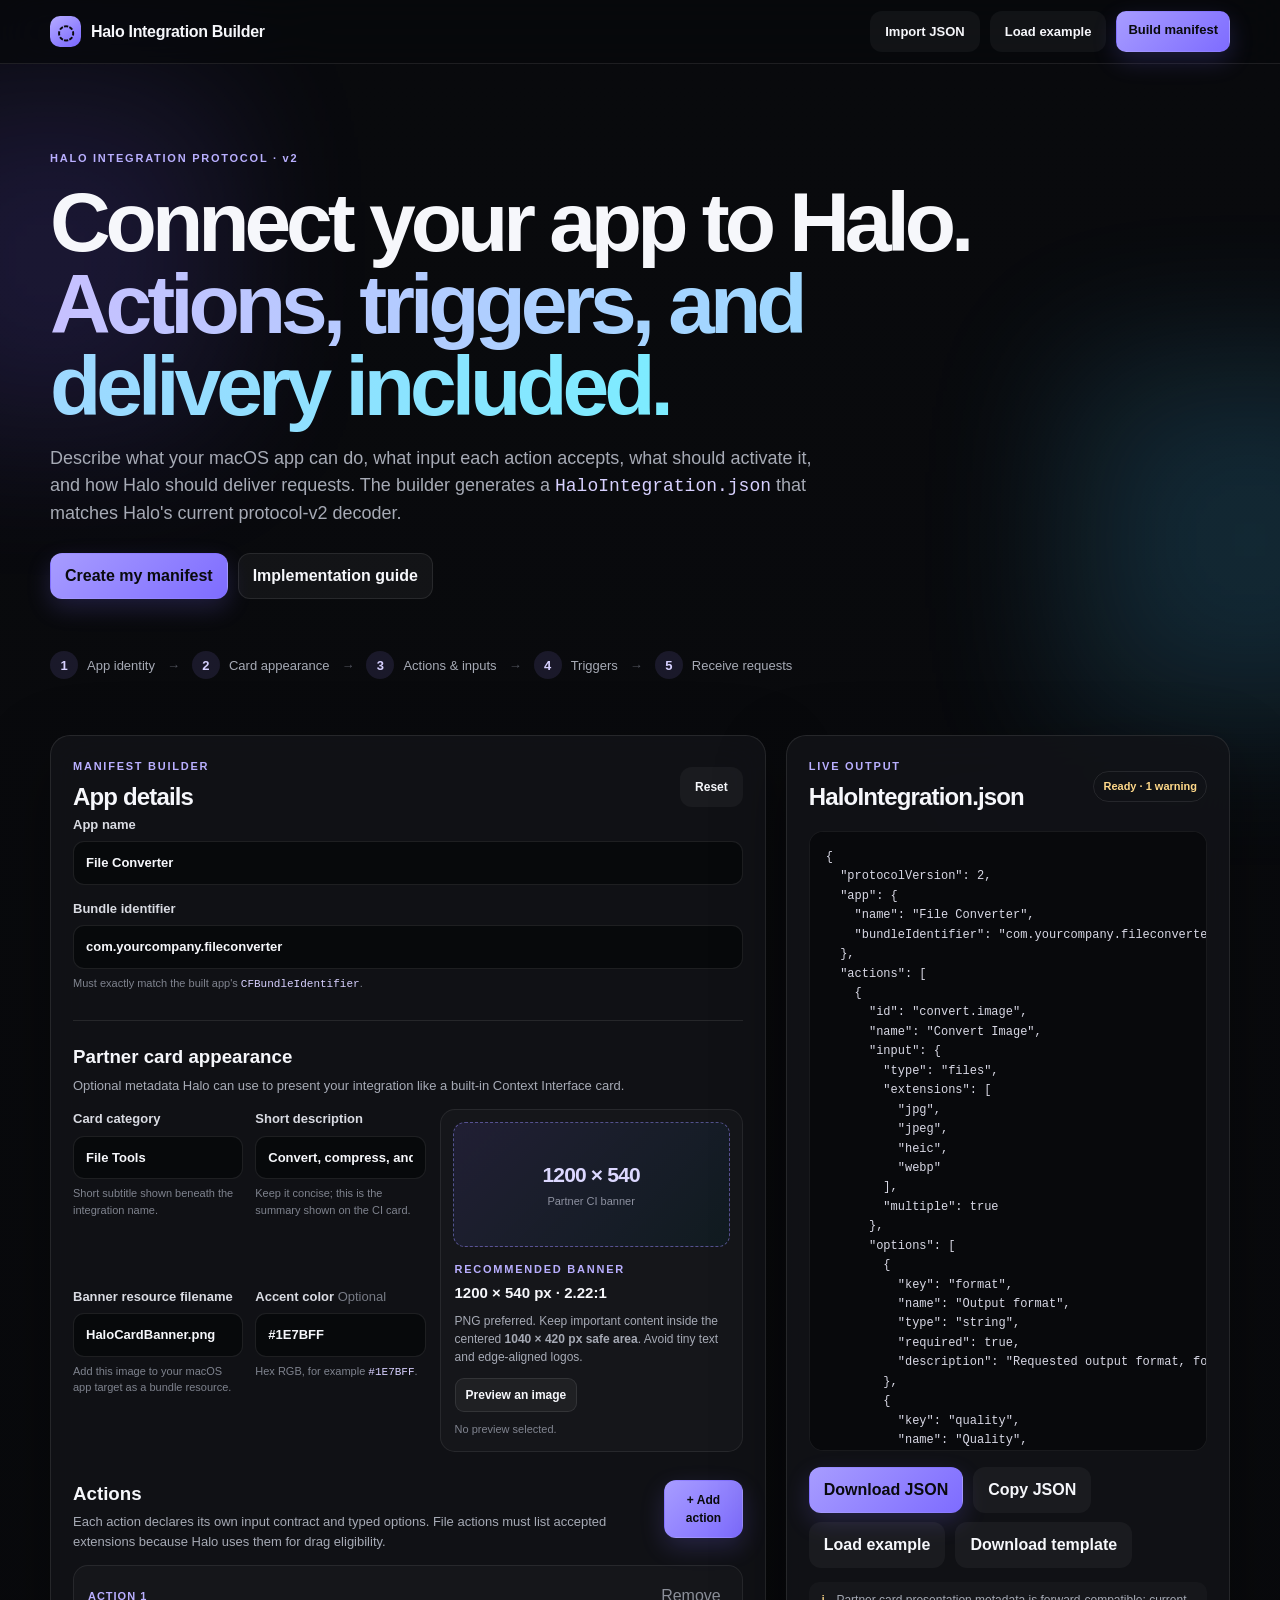
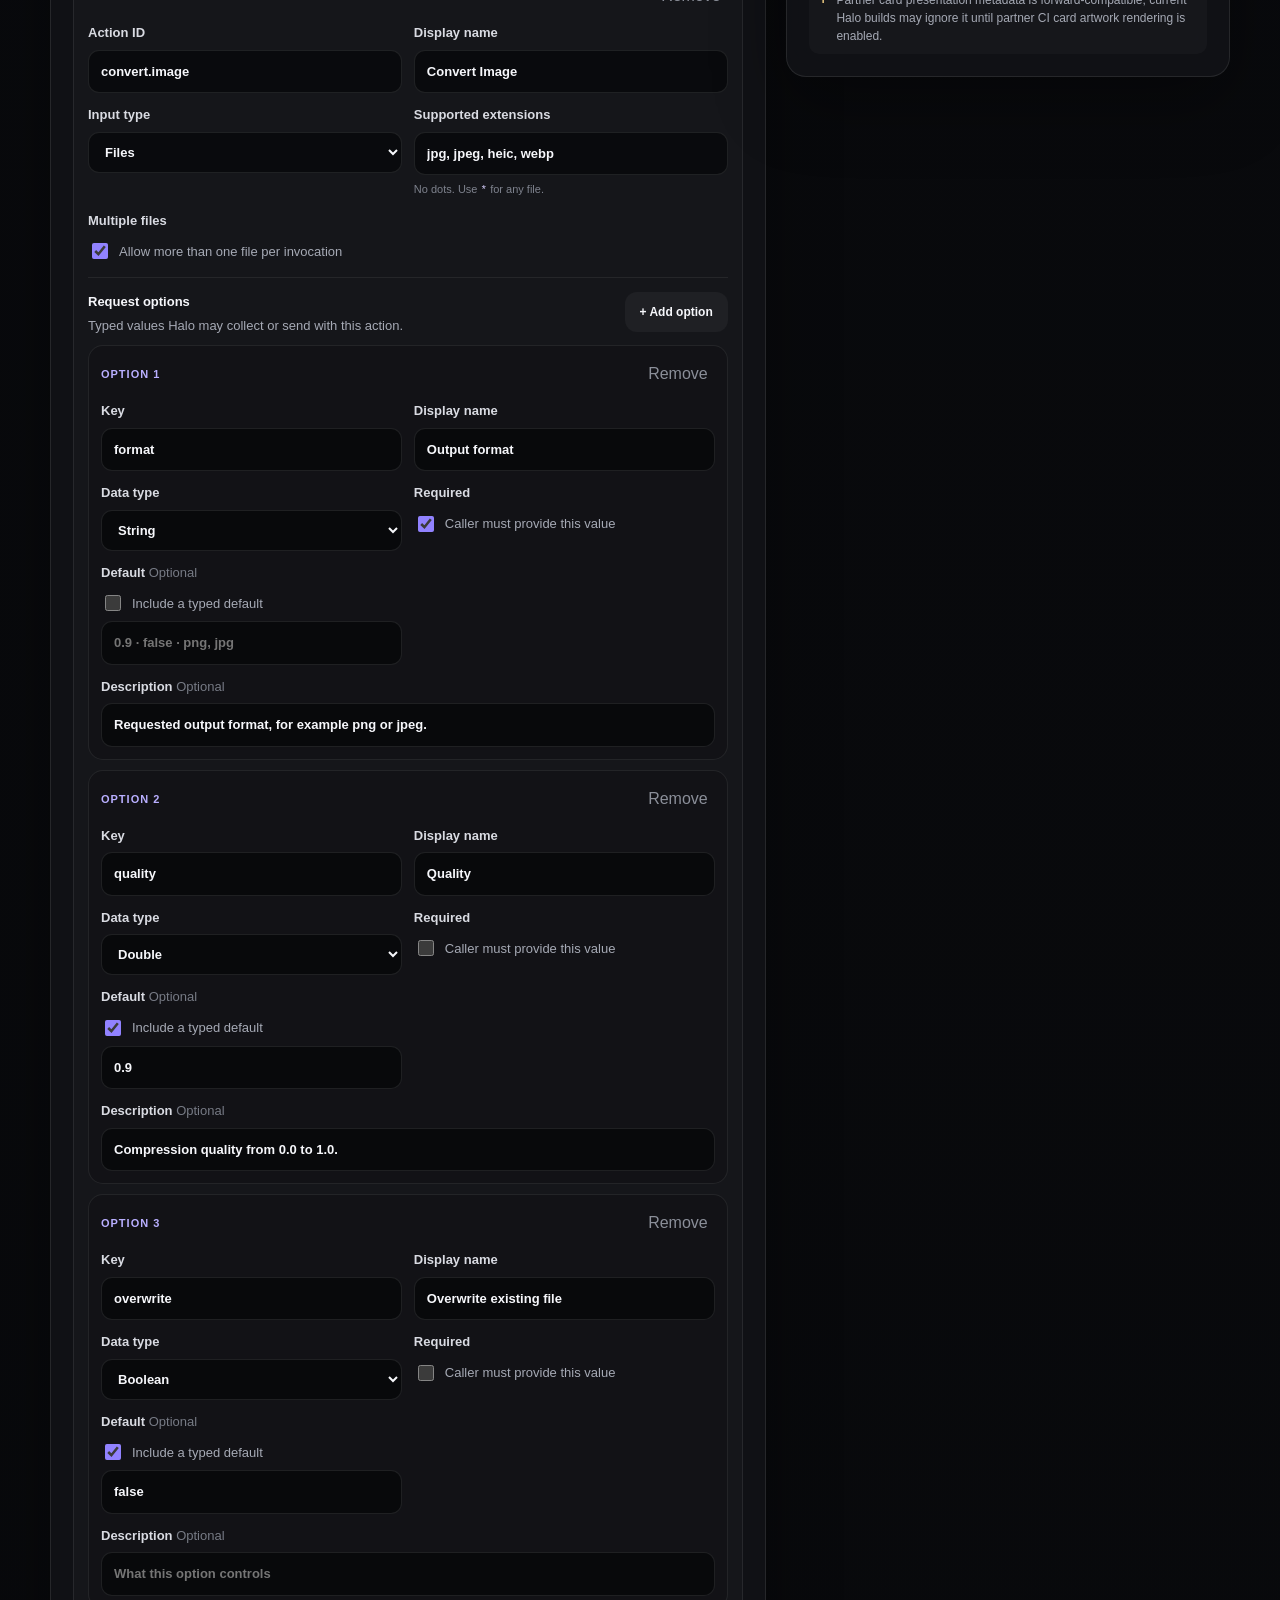
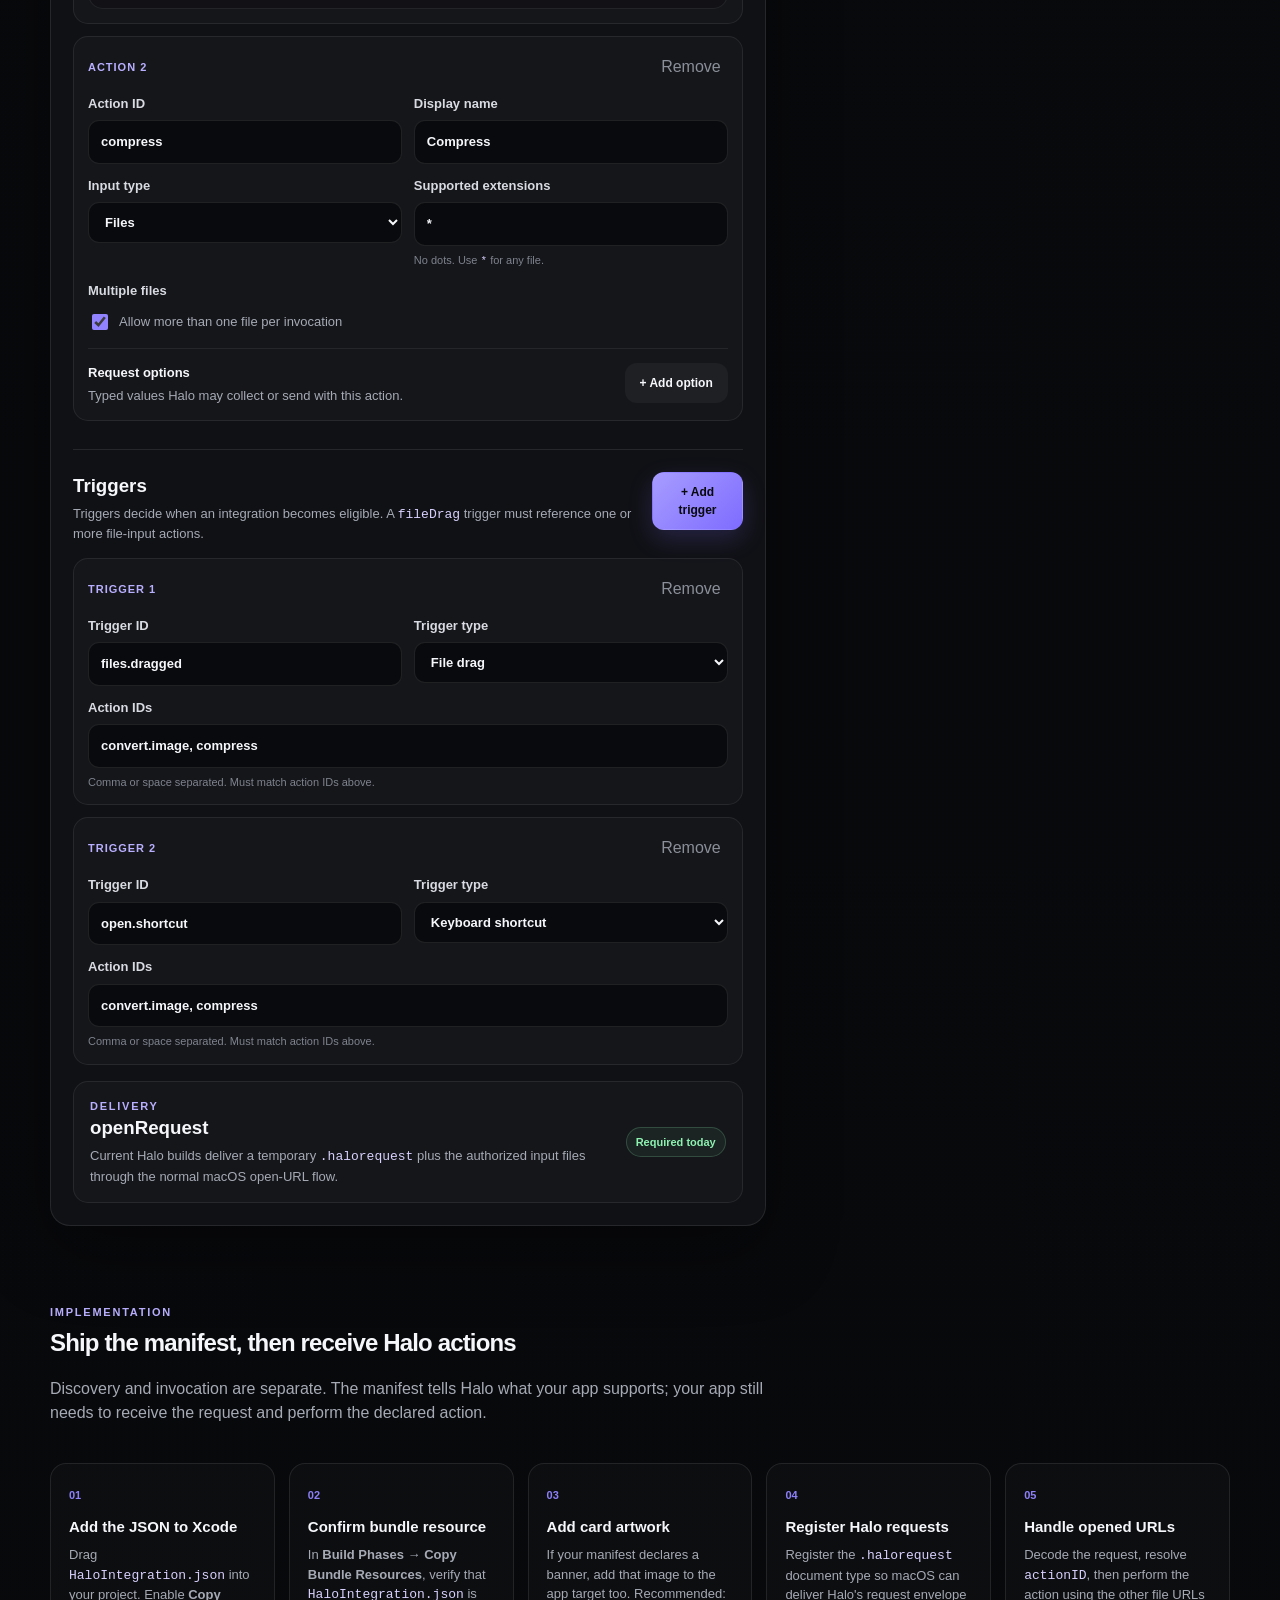
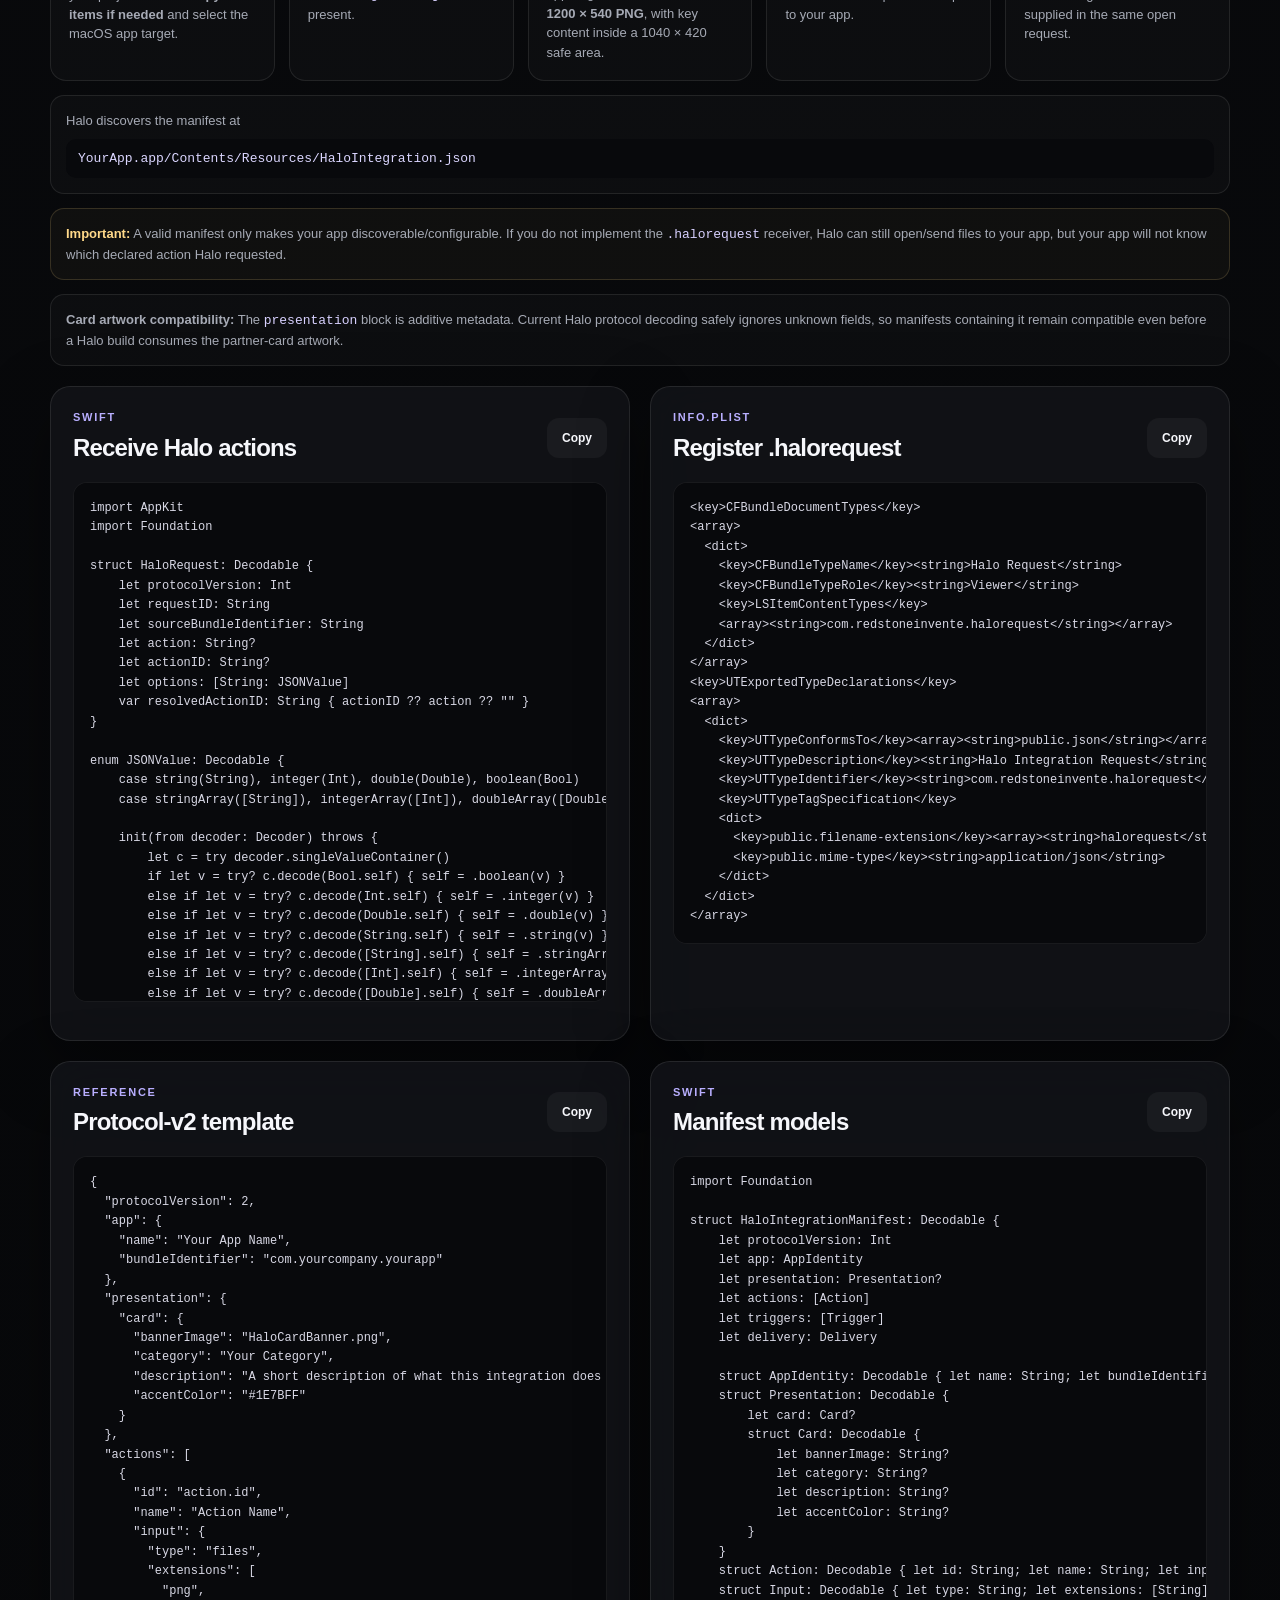
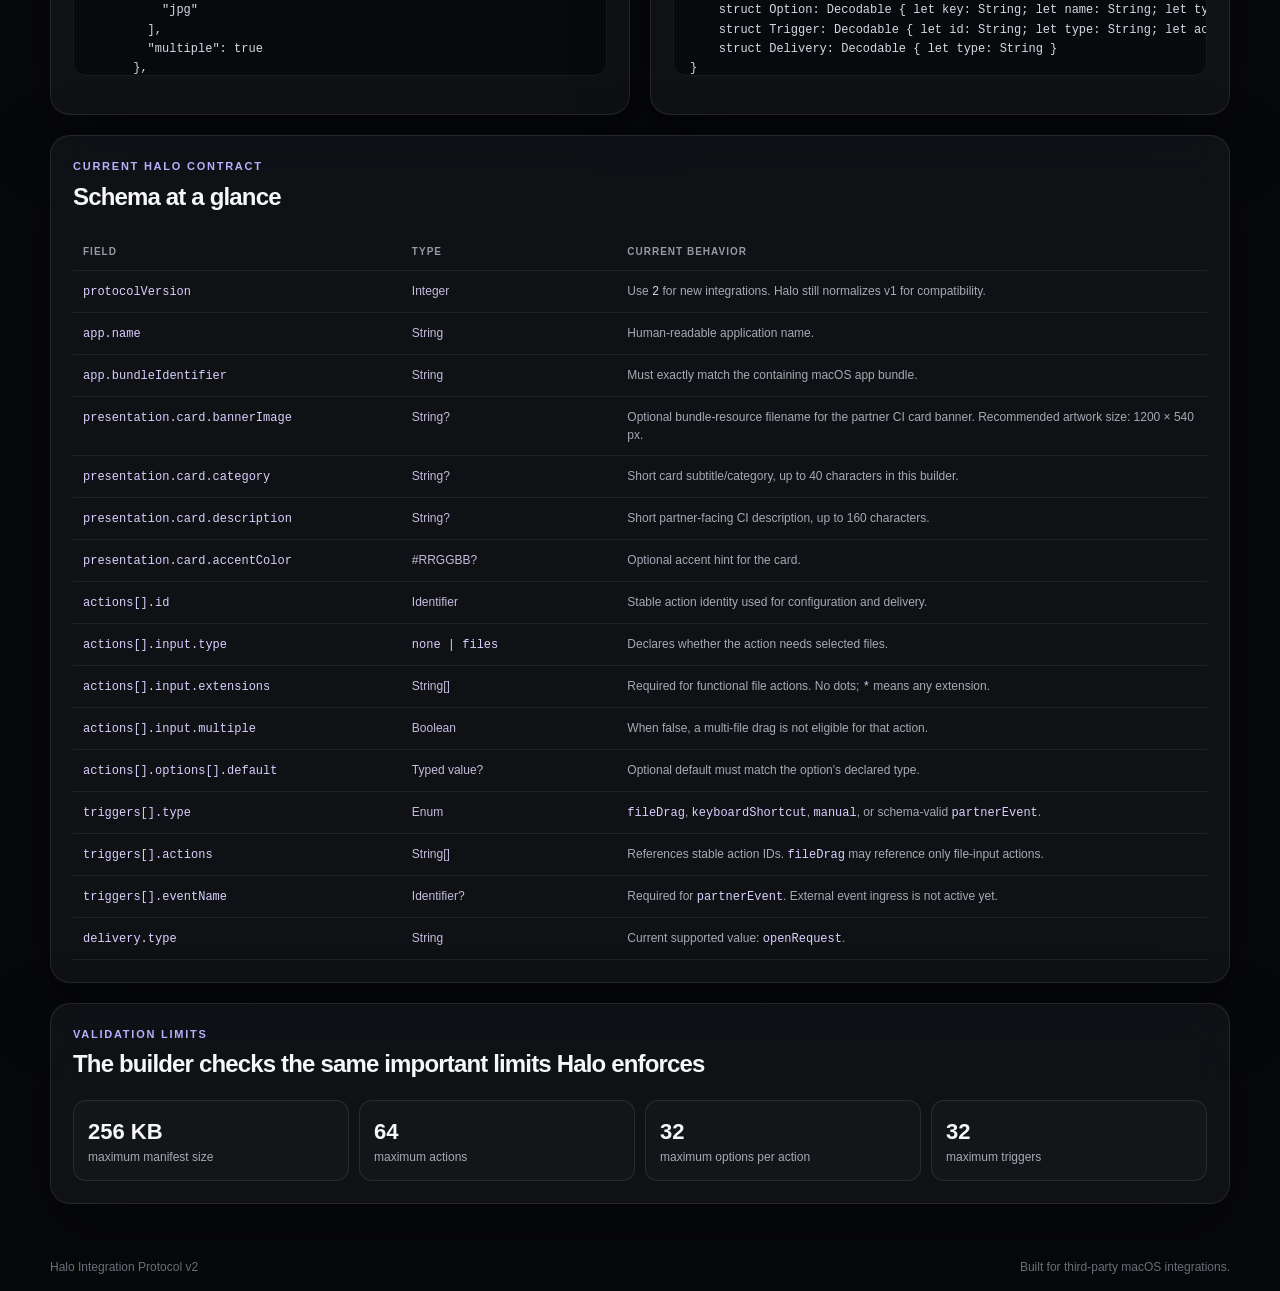
==== commit b7d974b9: "docs: include card appearance in integration flow" ====
--- a/index.html
+++ b/index.html
@@ -36,9 +36,10 @@
       </div>
       <div class="hero-flow">
         <div><b>1</b><span>App identity</span></div><i>→</i>
-        <div><b>2</b><span>Actions & inputs</span></div><i>→</i>
-        <div><b>3</b><span>Triggers</span></div><i>→</i>
-        <div><b>4</b><span>Receive requests</span></div>
+        <div><b>2</b><span>Card appearance</span></div><i>→</i>
+        <div><b>3</b><span>Actions & inputs</span></div><i>→</i>
+        <div><b>4</b><span>Triggers</span></div><i>→</i>
+        <div><b>5</b><span>Receive requests</span></div>
       </div>
     </section>
 
--- a/styles.css
+++ b/styles.css
@@ -57,3 +57,26 @@
 [hidden]{display:none!important}
 @media(max-width:980px){.grid{grid-template-columns:1fr}.preview-panel{position:static}.steps.four{grid-template-columns:repeat(2,1fr)}}
 @media(max-width:720px){.shell{width:min(calc(100% - 24px),1180px)}.topbar{padding-inline:12px}.top-actions .ghost{display:none}.hero{padding-top:64px}h1{font-size:clamp(42px,14vw,66px)}.hero-copy{font-size:16px}.action-grid,.trigger-grid,.option-grid,.two-col,.steps,.steps.four,.limit-grid{grid-template-columns:1fr}.panel{padding:16px}.section-title-row,.panel-heading,.preview-top,.options-title-row,.delivery-card{align-items:flex-start}.section-title-row,.options-title-row,.delivery-card{flex-direction:column}.code{min-height:300px}.footer{flex-direction:column}}
+
+
+/* Partner CI card artwork */
+.card-appearance-heading{margin-bottom:14px}
+.card-appearance-grid{display:grid;grid-template-columns:minmax(0,1fr) minmax(280px,.86fr);gap:14px;margin-bottom:22px}
+.card-artwork-form{display:grid;grid-template-columns:repeat(2,minmax(0,1fr));gap:12px}
+.banner-spec-card{border:1px solid rgba(255,255,255,.075);border-radius:15px;background:rgba(255,255,255,.025);overflow:hidden}
+.banner-spec-preview{aspect-ratio:20/9;margin:12px;border-radius:12px;border:1px dashed rgba(154,140,255,.48);background:
+linear-gradient(135deg,rgba(154,140,255,.16),rgba(109,231,255,.08)),#090a0d;
+display:flex;flex-direction:column;align-items:center;justify-content:center;gap:2px;background-size:cover;background-position:center;overflow:hidden}
+.banner-spec-preview span{font-size:21px;font-weight:800;letter-spacing:-.04em;color:#dcd8ff}
+.banner-spec-preview small{font-size:11px;color:#8d91a0}
+.banner-spec-preview.has-image{border-style:solid}
+.banner-spec-copy{padding:2px 14px 14px}.banner-spec-copy h4{margin:5px 0 7px;font-size:15px}.banner-spec-copy p{margin:0 0 12px;color:var(--muted);font-size:12px}
+.banner-preview-button{display:inline-flex;align-items:center;cursor:pointer}
+.banner-dimension-status{margin-top:9px;font-size:11px;color:#80848f}
+.banner-dimension-status[data-state=good]{color:var(--good)}
+.banner-dimension-status[data-state=warning]{color:var(--warn)}
+.banner-dimension-status[data-state=error]{color:var(--bad)}
+.steps.five{grid-template-columns:repeat(5,1fr)}
+@media(max-width:1100px){.steps.five{grid-template-columns:repeat(3,1fr)}}
+@media(max-width:980px){.card-appearance-grid{grid-template-columns:1fr}.steps.five{grid-template-columns:repeat(2,1fr)}}
+@media(max-width:720px){.card-artwork-form,.steps.five{grid-template-columns:1fr}}
